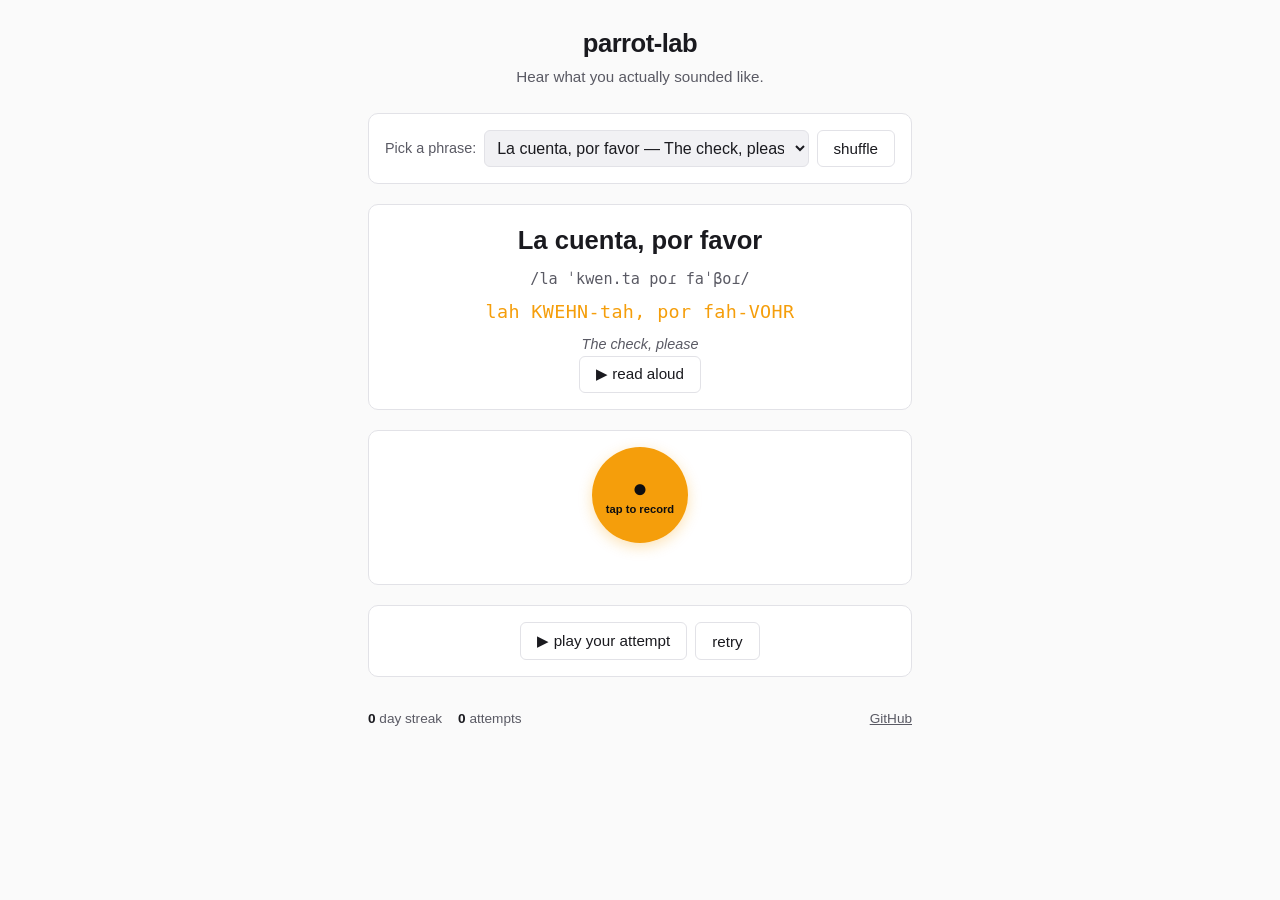
==== serverless/web/index.html @ c3d8f53d "M9.1: kill CORS by consolidating into single sprite + fix JSON contract The "Scoring failed: Failed " ====
<!doctype html>
<html lang="en">
<head>
  <meta charset="utf-8">
  <meta name="viewport" content="width=device-width, initial-scale=1, viewport-fit=cover">
  <meta name="description" content="parrot-lab — pronunciation practice for English speakers learning Spanish. Hear what you actually sounded like.">
  <meta name="theme-color" content="#0e0e10">
  <title>parrot-lab</title>
  <link rel="stylesheet" href="css/style.css">
</head>
<body>
  <header class="site-header">
    <h1 class="site-title">parrot-lab</h1>
    <p class="site-tagline">Hear what you actually sounded like.</p>
  </header>

  <main class="app">
    <section class="phrase-picker" aria-label="Phrase picker">
      <label for="phrase-select" class="picker-label">Pick a phrase:</label>
      <select id="phrase-select" class="phrase-select" aria-live="polite">
        <option value="">loading sample phrases…</option>
      </select>
      <button id="phrase-shuffle" class="btn btn-secondary" type="button" aria-label="Shuffle phrase">shuffle</button>
    </section>

    <section class="current-phrase" aria-label="Current phrase">
      <div class="phrase-text" id="phrase-text" aria-live="polite">—</div>
      <div class="phrase-ipa" id="phrase-ipa" aria-label="IPA pronunciation"></div>
      <div class="phrase-respelling" id="phrase-respelling" aria-label="English respelling"></div>
      <div class="phrase-gloss" id="phrase-gloss" aria-label="English meaning"></div>
      <button id="read-aloud" class="btn btn-secondary" type="button" aria-label="Hear the phrase read aloud">
        <span aria-hidden="true">▶</span> read aloud
      </button>
    </section>

    <section class="record-section" aria-label="Record your attempt">
      <button id="record-button" class="mic-button" type="button" aria-label="Start recording" aria-pressed="false">
        <span class="mic-icon" aria-hidden="true">●</span>
        <span class="mic-label">tap to record</span>
      </button>
      <div id="recording-indicator" class="recording-indicator" hidden>
        <span class="rec-dot" aria-hidden="true"></span> recording…
      </div>
      <div id="status-message" class="status-message" role="status" aria-live="polite"></div>
    </section>

    <section class="playback-controls" id="playback-controls" hidden aria-label="Playback">
      <button id="playback-button" class="btn btn-secondary" type="button">▶ play your attempt</button>
      <button id="retry-button" class="btn btn-secondary" type="button">retry</button>
    </section>

    <section class="results" aria-label="Results" hidden id="results-section">
      <div id="score-display" class="score-display" aria-live="polite"></div>
      <div id="sounded-like-display" class="sounded-like" aria-live="polite"></div>
      <ul id="mistakes-list" class="mistakes-list"></ul>
      <div id="progress-bar" class="progress-bar" hidden>
        <div class="progress-fill"></div>
      </div>
    </section>
  </main>

  <footer class="site-footer">
    <div class="stats">
      <span class="stat"><strong id="streak-counter">0</strong> day streak</span>
      <span class="stat"><strong id="attempt-counter">0</strong> attempts</span>
    </div>
    <a href="https://github.com/chunky-metro/parrot-lab" rel="noopener" target="_blank">GitHub</a>
  </footer>

  <script src="js/storage.js"></script>
  <script src="js/audio.js"></script>
  <script src="js/api.js"></script>
  <script src="js/score.js"></script>
  <script src="js/app.js"></script>
</body>
</html>
---- serverless/web/css/style.css ----
:root {
  --bg: #0e0e10;
  --surface: #18181b;
  --surface-2: #232328;
  --text: #ececf1;
  --text-dim: #a0a0aa;
  --accent: #f59e0b;
  --accent-hover: #fbbf24;
  --border: #2a2a30;
  --green: #22c55e;
  --yellow: #eab308;
  --red: #ef4444;
  --mono: ui-monospace, SFMono-Regular, "SF Mono", Menlo, Consolas, monospace;
  --sans: -apple-system, BlinkMacSystemFont, "Segoe UI", Roboto, "Helvetica Neue", Arial, sans-serif;
  --radius: 10px;
}

@media (prefers-color-scheme: light) {
  :root {
    --bg: #fafafa;
    --surface: #ffffff;
    --surface-2: #f1f1f4;
    --text: #1a1a1f;
    --text-dim: #5a5a64;
    --border: #e2e2e7;
  }
}

* { box-sizing: border-box; }

html, body {
  margin: 0;
  padding: 0;
  background: var(--bg);
  color: var(--text);
  font-family: var(--sans);
  line-height: 1.5;
  -webkit-font-smoothing: antialiased;
}

.site-header {
  text-align: center;
  padding: 1.5rem 1rem 0.5rem;
}

.site-title {
  font-size: 1.6rem;
  margin: 0;
  font-weight: 700;
  letter-spacing: -0.02em;
}

.site-tagline {
  margin: 0.25rem 0 0;
  color: var(--text-dim);
  font-size: 0.95rem;
}

.app {
  max-width: 36rem;
  margin: 0 auto;
  padding: 1rem;
  display: flex;
  flex-direction: column;
  gap: 1.25rem;
}

section {
  background: var(--surface);
  border: 1px solid var(--border);
  border-radius: var(--radius);
  padding: 1rem;
}

.phrase-picker {
  display: flex;
  gap: 0.5rem;
  align-items: center;
  flex-wrap: wrap;
}

.picker-label { font-size: 0.9rem; color: var(--text-dim); }

.phrase-select {
  flex: 1;
  min-width: 12rem;
  padding: 0.5rem;
  background: var(--surface-2);
  color: var(--text);
  border: 1px solid var(--border);
  border-radius: 6px;
  font-size: 1rem;
}

.current-phrase { text-align: center; }

.phrase-text { font-size: 1.6rem; font-weight: 600; margin-bottom: 0.5rem; }
.phrase-ipa { font-family: var(--mono); color: var(--text-dim); font-size: 0.95rem; }
.phrase-respelling {
  font-family: var(--mono);
  font-size: 1.15rem;
  color: var(--accent);
  margin: 0.5rem 0;
  letter-spacing: 0.02em;
}
.phrase-gloss { font-style: italic; color: var(--text-dim); font-size: 0.9rem; }

.record-section { text-align: center; }

.mic-button {
  display: inline-flex;
  flex-direction: column;
  align-items: center;
  justify-content: center;
  width: 96px;
  height: 96px;
  border-radius: 50%;
  background: var(--accent);
  color: #0e0e10;
  border: none;
  font-weight: 700;
  cursor: pointer;
  font-size: 0.85rem;
  transition: transform 0.1s, background 0.2s;
  box-shadow: 0 4px 14px rgba(245, 158, 11, 0.3);
}
.mic-button:hover { background: var(--accent-hover); }
.mic-button:active { transform: scale(0.96); }
.mic-button[aria-pressed="true"] {
  background: var(--red);
  animation: pulse 1.2s ease-in-out infinite;
}
.mic-icon { font-size: 1.6rem; line-height: 1; margin-bottom: 0.15rem; }
.mic-label { font-size: 0.7rem; line-height: 1; }

@keyframes pulse {
  0%, 100% { box-shadow: 0 4px 14px rgba(239, 68, 68, 0.4); }
  50%      { box-shadow: 0 4px 22px rgba(239, 68, 68, 0.7); }
}

.recording-indicator {
  margin-top: 0.5rem;
  color: var(--red);
  font-size: 0.9rem;
}
.rec-dot {
  display: inline-block;
  width: 8px; height: 8px;
  background: var(--red);
  border-radius: 50%;
  margin-right: 0.4rem;
  animation: blink 1s ease-in-out infinite;
}
@keyframes blink { 0%, 100% { opacity: 1; } 50% { opacity: 0.3; } }

.status-message { margin-top: 0.5rem; color: var(--text-dim); font-size: 0.9rem; min-height: 1.2em; }

.playback-controls {
  display: flex;
  gap: 0.5rem;
  justify-content: center;
}

.btn {
  background: var(--surface-2);
  color: var(--text);
  border: 1px solid var(--border);
  border-radius: 6px;
  padding: 0.55rem 1rem;
  font-size: 0.95rem;
  cursor: pointer;
  font-family: inherit;
}
.btn:hover { background: var(--border); }
.btn-secondary { background: transparent; }

.results { text-align: center; }

.score-display {
  font-size: 3rem;
  font-weight: 800;
  line-height: 1;
  margin-bottom: 0.25rem;
  transition: color 0.3s;
}
.score-display.score-low    { color: var(--red); }
.score-display.score-mid    { color: var(--yellow); }
.score-display.score-high   { color: var(--green); }

.sounded-like {
  font-family: var(--mono);
  font-size: 1.1rem;
  margin: 0.5rem 0;
  color: var(--text-dim);
}
.sounded-like strong {
  color: var(--text);
  background: var(--surface-2);
  padding: 0.15rem 0.4rem;
  border-radius: 4px;
}

.mistakes-list {
  list-style: none;
  padding: 0;
  margin: 0.5rem 0 0;
  text-align: left;
}
.mistakes-list li {
  padding: 0.5rem 0.75rem;
  margin: 0.25rem 0;
  background: var(--surface-2);
  border-left: 3px solid var(--yellow);
  border-radius: 4px;
  font-size: 0.9rem;
}

.progress-bar {
  margin-top: 0.75rem;
  background: var(--surface-2);
  border-radius: 999px;
  height: 6px;
  overflow: hidden;
}
.progress-fill {
  height: 100%;
  background: var(--accent);
  width: 0;
  transition: width 0.4s;
}

.site-footer {
  max-width: 36rem;
  margin: 1rem auto 2rem;
  padding: 0 1rem;
  display: flex;
  justify-content: space-between;
  align-items: center;
  font-size: 0.85rem;
  color: var(--text-dim);
}
.stats { display: flex; gap: 1rem; }
.stat strong { color: var(--text); }
.site-footer a { color: var(--text-dim); }

@media (max-width: 480px) {
  .phrase-text { font-size: 1.35rem; }
  .score-display { font-size: 2.5rem; }
}
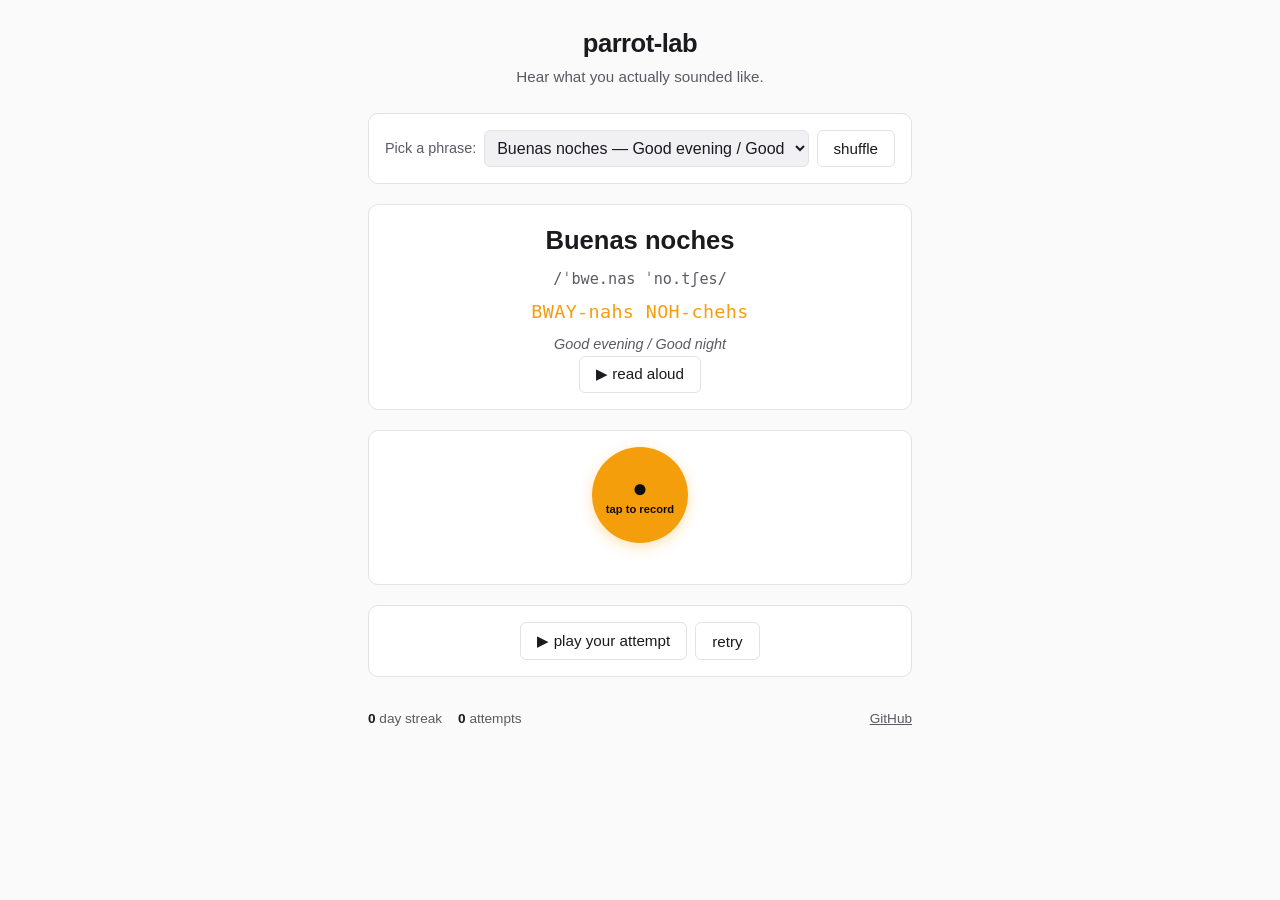
==== commit 4a43b672: "M9d: README reflects actual stack (no longer ruby app); cache-bust headers - README rewrite: drop th" ====
--- a/serverless/web/index.html
+++ b/serverless/web/index.html
@@ -6,7 +6,7 @@
   <meta name="description" content="parrot-lab — pronunciation practice for English speakers learning Spanish. Hear what you actually sounded like.">
   <meta name="theme-color" content="#0e0e10">
   <title>parrot-lab</title>
-  <link rel="stylesheet" href="css/style.css">
+  <link rel="stylesheet" href="css/style.css?v=m9d">
 </head>
 <body>
   <header class="site-header">
@@ -67,10 +67,10 @@
     <a href="https://github.com/chunky-metro/parrot-lab" rel="noopener" target="_blank">GitHub</a>
   </footer>
 
-  <script src="js/storage.js"></script>
-  <script src="js/audio.js"></script>
-  <script src="js/api.js"></script>
-  <script src="js/score.js"></script>
-  <script src="js/app.js"></script>
+  <script src="js/storage.js?v=m9d"></script>
+  <script src="js/audio.js?v=m9d"></script>
+  <script src="js/api.js?v=m9d"></script>
+  <script src="js/score.js?v=m9d"></script>
+  <script src="js/app.js?v=m9d"></script>
 </body>
 </html>
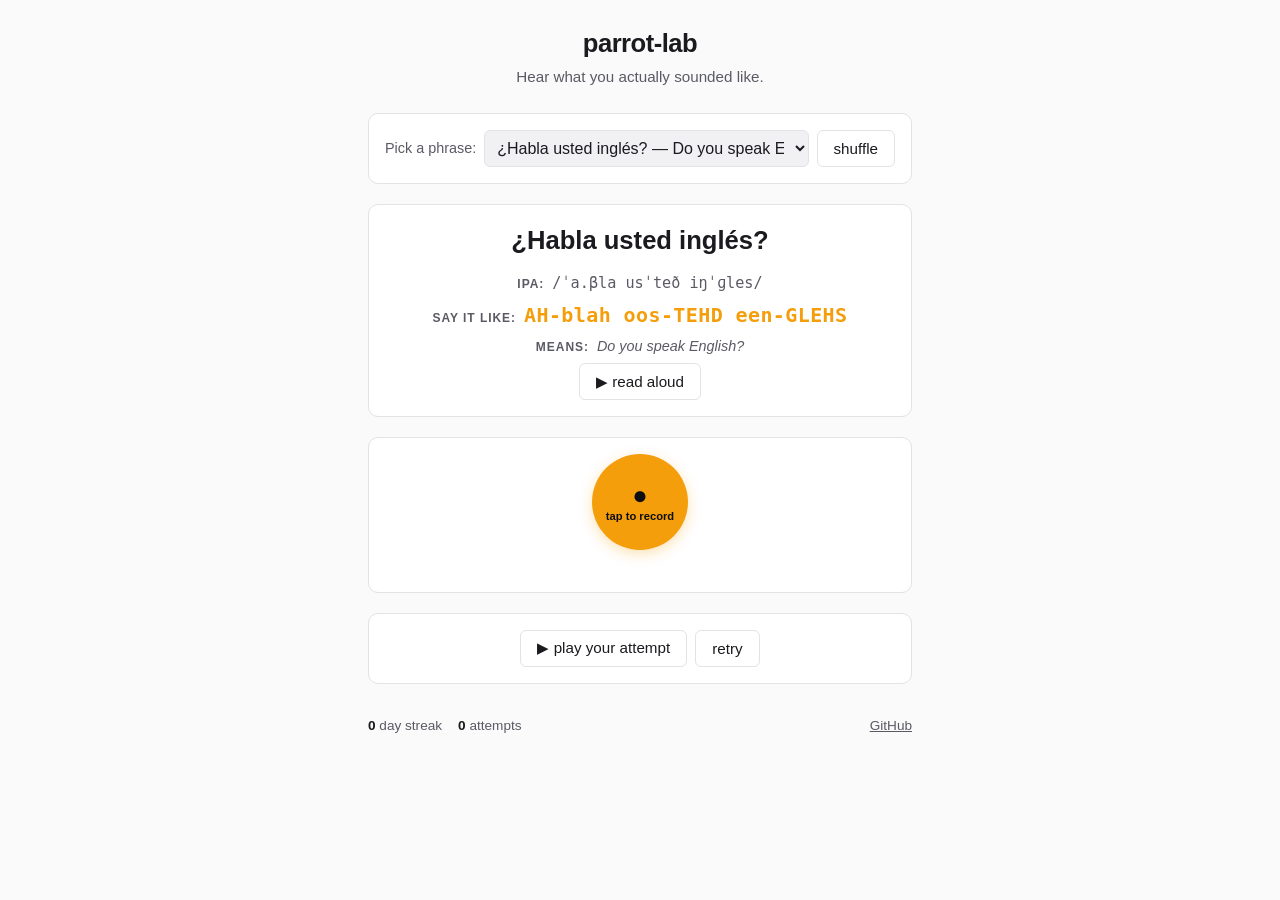
==== commit a596d88d: "M9e: sync labeled phrase-lines into serverless build context" ====
--- a/serverless/web/index.html
+++ b/serverless/web/index.html
@@ -6,7 +6,7 @@
   <meta name="description" content="parrot-lab — pronunciation practice for English speakers learning Spanish. Hear what you actually sounded like.">
   <meta name="theme-color" content="#0e0e10">
   <title>parrot-lab</title>
-  <link rel="stylesheet" href="css/style.css?v=m9d">
+  <link rel="stylesheet" href="css/style.css?v=m9e">
 </head>
 <body>
   <header class="site-header">
@@ -25,9 +25,18 @@
 
     <section class="current-phrase" aria-label="Current phrase">
       <div class="phrase-text" id="phrase-text" aria-live="polite">—</div>
-      <div class="phrase-ipa" id="phrase-ipa" aria-label="IPA pronunciation"></div>
-      <div class="phrase-respelling" id="phrase-respelling" aria-label="English respelling"></div>
-      <div class="phrase-gloss" id="phrase-gloss" aria-label="English meaning"></div>
+      <div class="phrase-line">
+        <span class="phrase-line-label">IPA:</span>
+        <span class="phrase-ipa" id="phrase-ipa" aria-label="IPA pronunciation"></span>
+      </div>
+      <div class="phrase-line">
+        <span class="phrase-line-label">say it like:</span>
+        <span class="phrase-respelling" id="phrase-respelling" aria-label="English respelling"></span>
+      </div>
+      <div class="phrase-line">
+        <span class="phrase-line-label">means:</span>
+        <span class="phrase-gloss" id="phrase-gloss" aria-label="English meaning"></span>
+      </div>
       <button id="read-aloud" class="btn btn-secondary" type="button" aria-label="Hear the phrase read aloud">
         <span aria-hidden="true">▶</span> read aloud
       </button>
@@ -67,10 +76,10 @@
     <a href="https://github.com/chunky-metro/parrot-lab" rel="noopener" target="_blank">GitHub</a>
   </footer>
 
-  <script src="js/storage.js?v=m9d"></script>
-  <script src="js/audio.js?v=m9d"></script>
-  <script src="js/api.js?v=m9d"></script>
-  <script src="js/score.js?v=m9d"></script>
-  <script src="js/app.js?v=m9d"></script>
+  <script src="js/storage.js?v=m9e"></script>
+  <script src="js/audio.js?v=m9e"></script>
+  <script src="js/api.js?v=m9e"></script>
+  <script src="js/score.js?v=m9e"></script>
+  <script src="js/app.js?v=m9e"></script>
 </body>
 </html>
--- a/serverless/web/css/style.css
+++ b/serverless/web/css/style.css
@@ -94,14 +94,29 @@
 
 .current-phrase { text-align: center; }
 
-.phrase-text { font-size: 1.6rem; font-weight: 600; margin-bottom: 0.5rem; }
+.phrase-text { font-size: 1.6rem; font-weight: 600; margin-bottom: 0.75rem; }
+.phrase-line {
+  display: flex;
+  align-items: baseline;
+  justify-content: center;
+  gap: 0.5rem;
+  margin: 0.35rem 0;
+  flex-wrap: wrap;
+}
+.phrase-line-label {
+  font-size: 0.75rem;
+  text-transform: uppercase;
+  letter-spacing: 0.08em;
+  color: var(--text-dim);
+  font-weight: 600;
+}
 .phrase-ipa { font-family: var(--mono); color: var(--text-dim); font-size: 0.95rem; }
 .phrase-respelling {
   font-family: var(--mono);
-  font-size: 1.15rem;
+  font-size: 1.25rem;
   color: var(--accent);
-  margin: 0.5rem 0;
   letter-spacing: 0.02em;
+  font-weight: 600;
 }
 .phrase-gloss { font-style: italic; color: var(--text-dim); font-size: 0.9rem; }
 
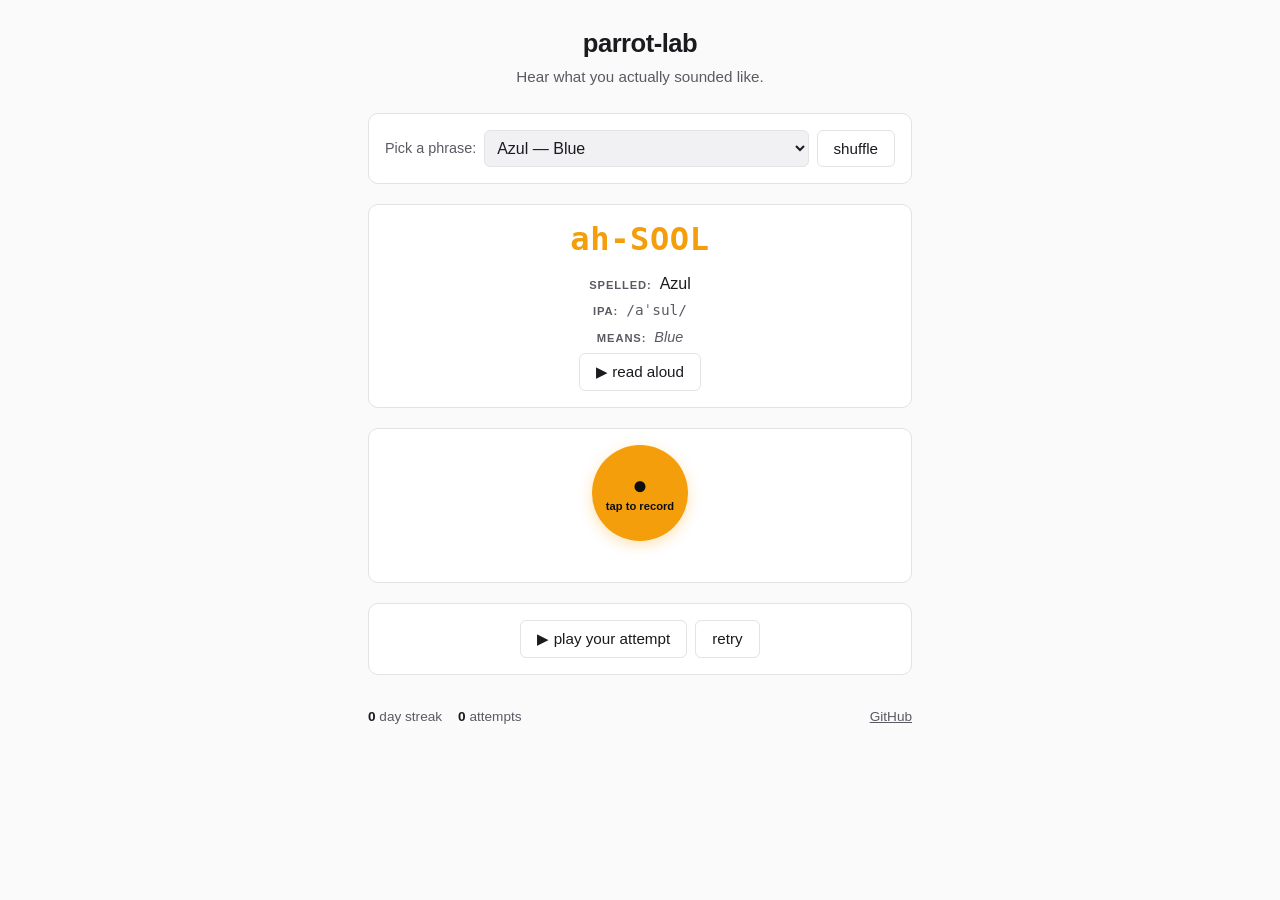
==== commit 86bcf051: "M9f: promote respelling to headline; demote Spanish text to label-prefixed line Matt's screenshot sh" ====
--- a/serverless/web/index.html
+++ b/serverless/web/index.html
@@ -6,7 +6,7 @@
   <meta name="description" content="parrot-lab — pronunciation practice for English speakers learning Spanish. Hear what you actually sounded like.">
   <meta name="theme-color" content="#0e0e10">
   <title>parrot-lab</title>
-  <link rel="stylesheet" href="css/style.css?v=m9e">
+  <link rel="stylesheet" href="css/style.css?v=m9f">
 </head>
 <body>
   <header class="site-header">
@@ -24,14 +24,14 @@
     </section>
 
     <section class="current-phrase" aria-label="Current phrase">
-      <div class="phrase-text" id="phrase-text" aria-live="polite">—</div>
+      <div class="phrase-respelling" id="phrase-respelling" aria-label="English respelling — say it like this">—</div>
+      <div class="phrase-line">
+        <span class="phrase-line-label">spelled:</span>
+        <span class="phrase-text" id="phrase-text" aria-live="polite"></span>
+      </div>
       <div class="phrase-line">
         <span class="phrase-line-label">IPA:</span>
         <span class="phrase-ipa" id="phrase-ipa" aria-label="IPA pronunciation"></span>
-      </div>
-      <div class="phrase-line">
-        <span class="phrase-line-label">say it like:</span>
-        <span class="phrase-respelling" id="phrase-respelling" aria-label="English respelling"></span>
       </div>
       <div class="phrase-line">
         <span class="phrase-line-label">means:</span>
@@ -76,10 +76,10 @@
     <a href="https://github.com/chunky-metro/parrot-lab" rel="noopener" target="_blank">GitHub</a>
   </footer>
 
-  <script src="js/storage.js?v=m9e"></script>
-  <script src="js/audio.js?v=m9e"></script>
-  <script src="js/api.js?v=m9e"></script>
-  <script src="js/score.js?v=m9e"></script>
-  <script src="js/app.js?v=m9e"></script>
+  <script src="js/storage.js?v=m9f"></script>
+  <script src="js/audio.js?v=m9f"></script>
+  <script src="js/api.js?v=m9f"></script>
+  <script src="js/score.js?v=m9f"></script>
+  <script src="js/app.js?v=m9f"></script>
 </body>
 </html>
--- a/serverless/web/css/style.css
+++ b/serverless/web/css/style.css
@@ -94,30 +94,32 @@
 
 .current-phrase { text-align: center; }
 
-.phrase-text { font-size: 1.6rem; font-weight: 600; margin-bottom: 0.75rem; }
+.phrase-respelling {
+  font-family: var(--mono);
+  font-size: 2rem;
+  font-weight: 700;
+  color: var(--accent);
+  letter-spacing: 0.02em;
+  margin-bottom: 0.85rem;
+  line-height: 1.15;
+}
 .phrase-line {
   display: flex;
   align-items: baseline;
   justify-content: center;
   gap: 0.5rem;
-  margin: 0.35rem 0;
+  margin: 0.3rem 0;
   flex-wrap: wrap;
 }
 .phrase-line-label {
-  font-size: 0.75rem;
+  font-size: 0.7rem;
   text-transform: uppercase;
   letter-spacing: 0.08em;
   color: var(--text-dim);
   font-weight: 600;
 }
-.phrase-ipa { font-family: var(--mono); color: var(--text-dim); font-size: 0.95rem; }
-.phrase-respelling {
-  font-family: var(--mono);
-  font-size: 1.25rem;
-  color: var(--accent);
-  letter-spacing: 0.02em;
-  font-weight: 600;
-}
+.phrase-text { font-size: 1rem; font-weight: 500; color: var(--text); }
+.phrase-ipa { font-family: var(--mono); color: var(--text-dim); font-size: 0.9rem; }
 .phrase-gloss { font-style: italic; color: var(--text-dim); font-size: 0.9rem; }
 
 .record-section { text-align: center; }
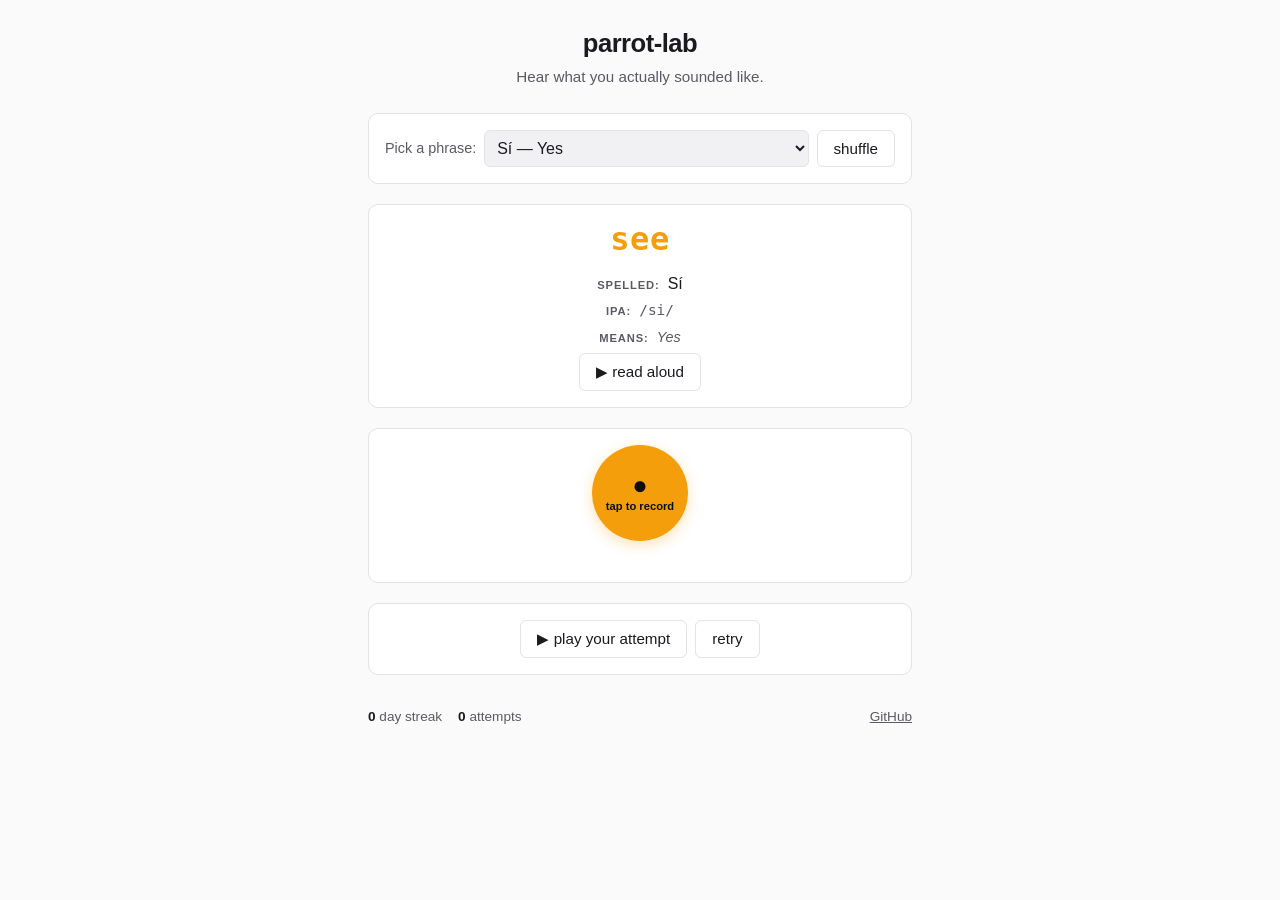
==== commit 0bfe570c: "M9.3: respelling — strip IPA markers + English-fallback for non-Spanish phonemes User saw raw IPA le" ====
--- a/serverless/web/index.html
+++ b/serverless/web/index.html
@@ -6,7 +6,7 @@
   <meta name="description" content="parrot-lab — pronunciation practice for English speakers learning Spanish. Hear what you actually sounded like.">
   <meta name="theme-color" content="#0e0e10">
   <title>parrot-lab</title>
-  <link rel="stylesheet" href="css/style.css?v=m9f">
+  <link rel="stylesheet" href="css/style.css?v=m9g">
 </head>
 <body>
   <header class="site-header">
@@ -76,10 +76,10 @@
     <a href="https://github.com/chunky-metro/parrot-lab" rel="noopener" target="_blank">GitHub</a>
   </footer>
 
-  <script src="js/storage.js?v=m9f"></script>
-  <script src="js/audio.js?v=m9f"></script>
-  <script src="js/api.js?v=m9f"></script>
-  <script src="js/score.js?v=m9f"></script>
-  <script src="js/app.js?v=m9f"></script>
+  <script src="js/storage.js?v=m9g"></script>
+  <script src="js/audio.js?v=m9g"></script>
+  <script src="js/api.js?v=m9g"></script>
+  <script src="js/score.js?v=m9g"></script>
+  <script src="js/app.js?v=m9g"></script>
 </body>
 </html>
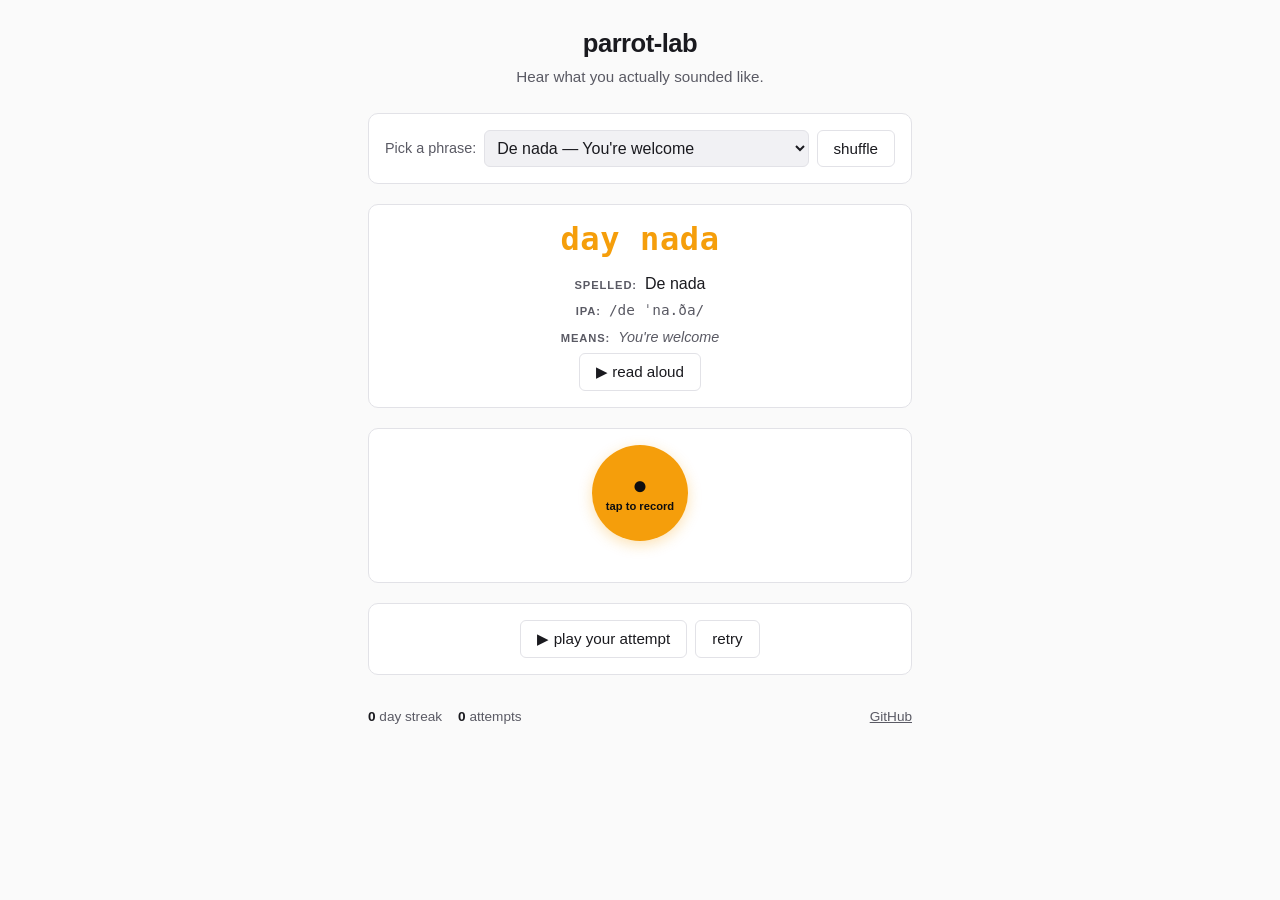
==== commit da83b271: "M9.4: STT numerals + audio gate + mistakes dedup Three fixes for the bugs Matt caught 2026-05-08 (Di" ====
--- a/serverless/web/index.html
+++ b/serverless/web/index.html
@@ -6,7 +6,7 @@
   <meta name="description" content="parrot-lab — pronunciation practice for English speakers learning Spanish. Hear what you actually sounded like.">
   <meta name="theme-color" content="#0e0e10">
   <title>parrot-lab</title>
-  <link rel="stylesheet" href="css/style.css?v=m9g">
+  <link rel="stylesheet" href="css/style.css?v=m9h">
 </head>
 <body>
   <header class="site-header">
@@ -76,10 +76,10 @@
     <a href="https://github.com/chunky-metro/parrot-lab" rel="noopener" target="_blank">GitHub</a>
   </footer>
 
-  <script src="js/storage.js?v=m9g"></script>
-  <script src="js/audio.js?v=m9g"></script>
-  <script src="js/api.js?v=m9g"></script>
-  <script src="js/score.js?v=m9g"></script>
-  <script src="js/app.js?v=m9g"></script>
+  <script src="js/storage.js?v=m9h"></script>
+  <script src="js/audio.js?v=m9h"></script>
+  <script src="js/api.js?v=m9h"></script>
+  <script src="js/score.js?v=m9h"></script>
+  <script src="js/app.js?v=m9h"></script>
 </body>
 </html>
